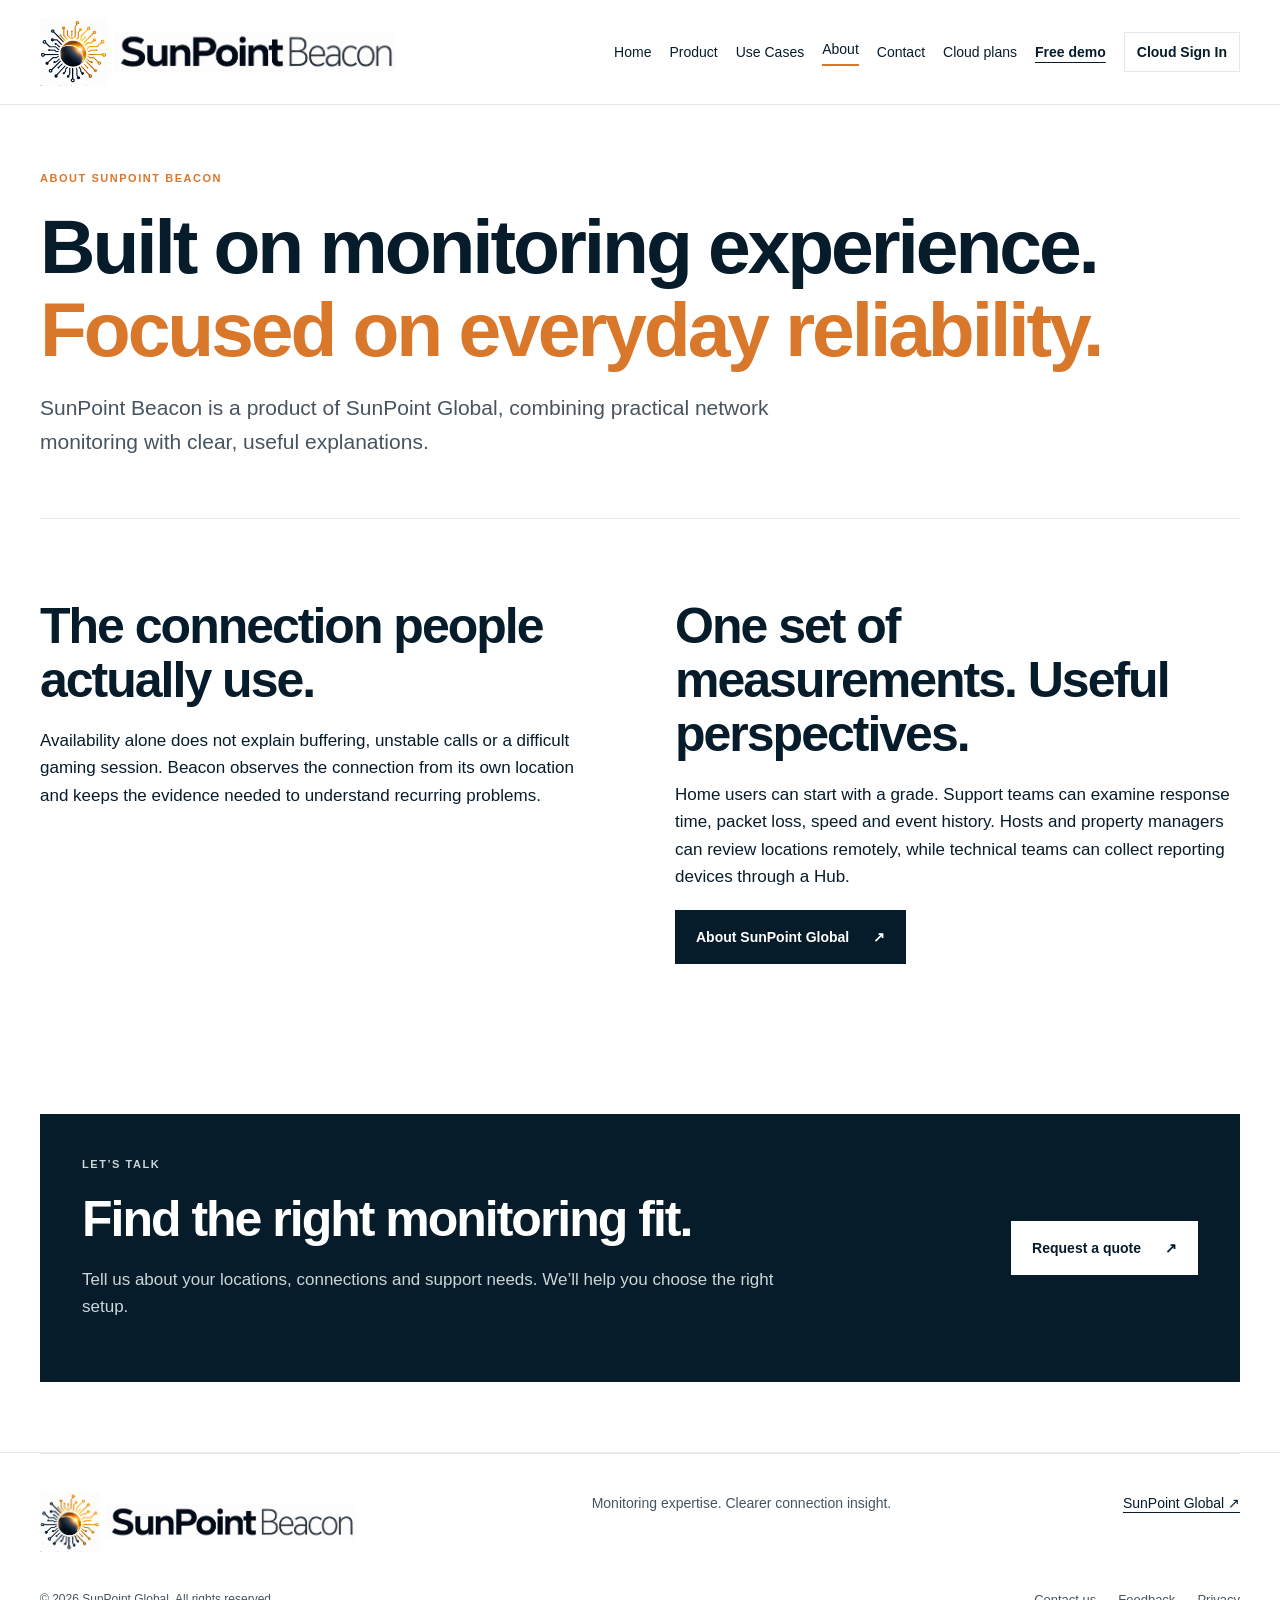
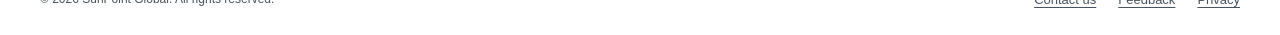
==== about.html @ fbf9f309 "Prominent eclipse branding with matching white palette" ====
<!doctype html><html lang="en"><head><meta charset="utf-8"><meta name="viewport" content="width=device-width,initial-scale=1"><title>About SunPoint Beacon | SunPoint Global</title><meta name="description" content="Practical connection monitoring from SunPoint Global, built on enterprise monitoring and observability experience."><link rel="canonical" href="https://sunpointbeacon.com/about.html"><meta property="og:type" content="website"><meta property="og:title" content="About SunPoint Beacon | SunPoint Global"><meta property="og:description" content="Practical connection monitoring from SunPoint Global, built on enterprise monitoring and observability experience."><meta property="og:url" content="https://sunpointbeacon.com/about.html"><meta name="theme-color" content="#102f3b"><link rel="icon" href="favicon.svg?v=20261029-eclipse" type="image/svg+xml"><link rel="stylesheet" href="styles.css?v=20261024-sales"><link rel="stylesheet" href="brand.css?v=20261029-eclipse3"><script src="site.js" defer></script><script src="analytics-config.js"></script><script src="analytics.js" defer></script></head><body><a class="skip" href="#main">Skip to content</a><header><div class="wrap head"><a class="brand" href="/" aria-label="SunPoint Beacon home" title="SunPoint Beacon home"><svg class="eclipse-lockup" viewBox="0 0 640 120" role="img" aria-label="SunPoint Beacon"><svg x="0" y="0" width="120" height="120" viewBox="140 60 980 920"><image href="assets/eclipse-logo.png" width="1254" height="1254"/></svg><svg x="132" y="25" width="500" height="70" viewBox="70 995 1150 155"><image href="assets/eclipse-logo.png" width="1254" height="1254"/></svg></svg></a><nav aria-label="Main navigation"><a href="/">Home</a><a href="product.html">Product</a><a href="use-cases.html">Use Cases</a><a href="about.html" aria-current="page">About</a><a href="contact.html">Contact</a><a href="pricing.html">Cloud plans</a><a class="demo-nav" href="https://cloud.sunpointbeacon.com/demo">Free demo</a><a class="cloud-signin" href="https://cloud.sunpointbeacon.com/login">Cloud Sign In</a></nav></div></header><main id="main"><section class="wrap page-intro"><p class="eyebrow">About SunPoint Beacon</p><h1>Built on monitoring experience.<br><em>Focused on everyday reliability.</em></h1><p class="lead">SunPoint Beacon is a product of SunPoint Global, combining practical network monitoring with clear, useful explanations.</p></section><section class="section wrap split"><div><h2>The connection people actually use.</h2><p>Availability alone does not explain buffering, unstable calls or a difficult gaming session. Beacon observes the connection from its own location and keeps the evidence needed to understand recurring problems.</p></div><div><h2>One set of measurements. Useful perspectives.</h2><p>Home users can start with a grade. Support teams can examine response time, packet loss, speed and event history. Hosts and property managers can review locations remotely, while technical teams can collect reporting devices through a Hub.</p><a class="button" href="https://sunpointglobal.net/about.html">About SunPoint Global <span aria-hidden="true">↗</span></a></div></section><section class="wrap callout"><div><p class="eyebrow">Let’s talk</p><h2>Find the right monitoring fit.</h2><p>Tell us about your locations, connections and support needs. We’ll help you choose the right setup.</p></div><a class="button" href="contact.html">Request a quote <span aria-hidden="true">↗</span></a></section></main><footer><div class="wrap footer "><a class="brand" href="/" aria-label="SunPoint Beacon home" title="SunPoint Beacon home"><svg class="eclipse-lockup" viewBox="0 0 640 120" role="img" aria-label="SunPoint Beacon"><svg x="0" y="0" width="120" height="120" viewBox="140 60 980 920"><image href="assets/eclipse-logo.png" width="1254" height="1254"/></svg><svg x="132" y="25" width="500" height="70" viewBox="70 995 1150 155"><image href="assets/eclipse-logo.png" width="1254" height="1254"/></svg></svg></a><p>Monitoring expertise. Clearer connection insight.</p><a href="https://sunpointglobal.net/">SunPoint Global ↗</a></div><div class="wrap footer-bottom"><span>© <span data-year>2026</span> SunPoint Global. All rights reserved.</span><nav class="footer-links" aria-label="Footer navigation"><a href="contact.html">Contact us</a><a href="feedback.html">Feedback</a><a href="privacy.html">Privacy</a></nav></div></footer></body></html>
---- styles.css ----
:root{--ink:#102f3b;--paper:#fbfbf8;--soft:#eef3ef;--line:#d7dfdc;--green:#178148;--lime:#74a91d;--amber:#d19a16;--orange:#d86620;--red:#c9352b;--muted:#5d6a70;--accent:#d9772b}*{box-sizing:border-box}html{scroll-behavior:smooth}body{margin:0;background:var(--paper);color:var(--ink);font-family:Arial,Helvetica,sans-serif;font-size:17px;line-height:1.6}a{color:inherit;text-underline-offset:4px}a:hover{color:var(--accent)}h1,h2,h3,p{margin:0 0 20px}h1,h2,h3{line-height:1.08;letter-spacing:-.04em}h1{font-size:clamp(44px,6vw,82px);font-weight:600}h2{font-size:clamp(30px,4vw,50px);font-weight:600}h3{font-size:25px}.wrap{width:min(1200px,calc(100% - 64px));margin:auto}.eyebrow{font-size:11px;letter-spacing:.14em;text-transform:uppercase;font-weight:800;color:var(--accent);margin-bottom:18px}.small{font-size:13px;color:var(--muted)}.lead{font-size:21px;color:var(--muted);max-width:760px}.skip{position:absolute;top:-100px;left:10px;background:#fff;padding:10px;z-index:10}.skip:focus{top:10px}header{border-bottom:1px solid var(--line);background:rgba(251,251,248,.96);position:sticky;top:0;z-index:5}.head{display:flex;align-items:center;justify-content:space-between;gap:30px;padding:18px 0}.brand{display:flex;align-items:center;gap:12px;text-decoration:none;font-weight:800;letter-spacing:.03em}.mark{display:grid;place-items:center;width:38px;height:38px;border-radius:50%;background:var(--ink);color:#fff;font-size:19px}.brand small{display:block;font-size:10px;letter-spacing:.16em;color:var(--muted);margin-top:2px}nav{display:flex;gap:22px;align-items:center;flex-wrap:wrap}nav a{text-decoration:none;font-size:14px}nav a[aria-current]{border-bottom:2px solid var(--accent);padding-bottom:4px}.hero{display:grid;grid-template-columns:1.25fr .75fr;gap:60px;align-items:center;padding:90px 0 70px}.hero em{font-style:normal;color:var(--accent)}.actions{display:flex;gap:12px;flex-wrap:wrap;margin-top:30px}.button{display:inline-flex;gap:24px;align-items:center;justify-content:space-between;padding:15px 20px;background:var(--ink);color:#fff;text-decoration:none;font-weight:800;font-size:14px;border:1px solid var(--ink)}.button:hover{background:var(--accent);border-color:var(--accent);color:#fff}.button.secondary{background:transparent;color:var(--ink)}.status-card{background:var(--ink);color:#fff;padding:28px;border-radius:18px;box-shadow:16px 16px 0 #e5e9e3}.status-card .label{font-size:10px;letter-spacing:.14em;text-transform:uppercase;color:#c6d4d5}.grade{display:grid;place-items:center;width:160px;height:160px;border-radius:22px;background:var(--green);font-size:100px;font-weight:800;line-height:1;margin:24px 0 14px}.score-link{font-size:22px;font-weight:800}.status-card p{color:#d5e0e1}.mini-grid{display:grid;grid-template-columns:1fr 1fr;gap:10px;margin-top:20px}.mini{border:1px solid #526970;border-radius:10px;padding:12px}.mini b{display:block;margin-top:4px}.band{background:var(--soft);border-top:1px solid var(--line);border-bottom:1px solid var(--line)}.band .wrap{display:flex;gap:30px;justify-content:space-between;padding:20px 0;font-size:13px}.section{padding:80px 0}.split{display:grid;grid-template-columns:1fr 1fr;gap:70px}.grid3{display:grid;grid-template-columns:repeat(3,1fr);gap:24px}.card{border:1px solid var(--line);padding:28px;background:#fff}.card .num{font-size:11px;font-weight:800;color:var(--accent);letter-spacing:.12em}.card h3{margin-top:18px}.lens-grid{display:grid;grid-template-columns:repeat(3,1fr);gap:18px}.lens{background:#fff;border:1px solid var(--line);padding:24px}.lens strong{display:block;font-size:20px;margin-bottom:8px}.soft{background:var(--soft)}.grade-scale{display:grid;grid-template-columns:repeat(5,1fr);gap:8px;margin-top:28px}.g{color:#fff;padding:18px;border-radius:10px;text-align:center;font-weight:800}.ga{background:var(--green)}.gb{background:var(--lime)}.gc{background:var(--amber)}.gd{background:var(--orange)}.gf{background:var(--red)}.callout{display:flex;justify-content:space-between;align-items:center;gap:35px;background:var(--ink);color:#fff;padding:42px;margin:70px auto}.callout p{color:#cad6d8;max-width:700px}.callout .button{background:#fff;color:var(--ink);border-color:#fff}.callout .button:hover{background:var(--accent);color:#fff;border-color:var(--accent)}footer{background:var(--ink);color:#fff;margin-top:60px}.footer{display:flex;justify-content:space-between;gap:30px;padding:38px 0}.footer p{color:#c7d3d5;font-size:14px}.footer a{font-size:14px}.notice{border-left:4px solid var(--accent);padding:16px 18px;background:#fff;border-top:1px solid var(--line);border-right:1px solid var(--line);border-bottom:1px solid var(--line);color:var(--muted)}.use-list article{display:grid;grid-template-columns:52px 1fr 1.2fr;gap:28px;padding:32px 0;border-top:1px solid var(--line)}.use-list .n{font-size:12px;color:var(--accent);font-weight:800}.timeline{display:grid;gap:10px;margin-top:24px}.event{display:grid;grid-template-columns:110px 1fr auto;gap:14px;background:#fff;border:1px solid var(--line);padding:14px 16px}.event .sev{font-size:11px;font-weight:800;text-transform:uppercase}.sev.warn{color:#9a6500}.sev.good{color:var(--green)}.metric-table{width:100%;border-collapse:collapse;background:#fff}.metric-table th,.metric-table td{padding:12px;border-bottom:1px solid var(--line);text-align:left}.metric-table th{font-size:12px;text-transform:uppercase;letter-spacing:.08em;color:var(--muted)}@media(max-width:850px){.wrap{width:calc(100% - 36px)}.head{align-items:flex-start;flex-direction:column}.hero,.split{grid-template-columns:1fr;gap:35px;padding:55px 0}.grid3,.lens-grid{grid-template-columns:1fr}.status-card{max-width:520px}.band .wrap,.footer{flex-direction:column}.grade-scale{grid-template-columns:1fr}.use-list article{grid-template-columns:35px 1fr}.use-list article>div:last-child{grid-column:2}.callout{align-items:flex-start;flex-direction:column}.event{grid-template-columns:1fr}.mini-grid{grid-template-columns:1fr}}


/* Shared customer-facing refinements */
em{font-style:normal;color:var(--accent,var(--orange))}
nav{flex-wrap:wrap;gap:18px}.cloud-signin{font-weight:700;border:1px solid var(--line);padding:8px 12px;white-space:nowrap}.mark{font-size:12px;width:42px;height:42px;flex-shrink:0}.page-intro{padding:65px 0 40px;border-bottom:1px solid var(--line)}.example-note{font-size:11px!important;margin:16px 0 0!important;color:#cad6d8!important}.direct-email{margin-top:24px;overflow-wrap:anywhere}.footer-bottom{display:flex;justify-content:space-between;gap:18px;flex-wrap:wrap;font-size:12px;padding-bottom:24px}.footer .brand{color:#fff}.footer small{color:#cad6d8}nav a:focus-visible,.button:focus-visible{outline:3px solid #d9772b;outline-offset:4px}article[id]{scroll-margin-top:150px}
@media(max-width:650px){h1{font-size:clamp(34px,9vw,42px)}nav{gap:10px 16px}nav a{font-size:13px}.grade{width:126px;height:126px;font-size:82px}.mini-grid{grid-template-columns:1fr 1fr}.hero{padding-top:40px}.page-intro{padding-top:42px}.section{padding-top:48px;padding-bottom:48px}.callout{padding:26px;margin:40px auto}.header-inner{align-items:flex-start;flex-direction:column}.wrap{width:calc(100% - 36px)}.use-list article{grid-template-columns:30px 1fr;gap:15px}.use-list article>div:last-child{grid-column:2}.use-list h2{font-size:28px}.contact-grid{grid-template-columns:1fr}.footer,.footer-top{flex-direction:column;align-items:flex-start}.business-grid{grid-template-columns:1fr}.business{padding:26px}.monogram{margin-bottom:24px}}

/* Cloud pricing */
.plan-grid{display:grid;grid-template-columns:repeat(4,minmax(0,1fr));gap:20px}.plan-card{display:flex;flex-direction:column;min-width:0}.plan-card .button{margin-top:auto}.plan-price{font-size:32px;font-weight:700}.plan-price small{font-size:14px;font-weight:400}.plan-card p{overflow-wrap:anywhere}@media(max-width:1100px){.plan-grid{grid-template-columns:repeat(2,minmax(0,1fr))}}@media(max-width:650px){.plan-grid{grid-template-columns:1fr}.plan-card{padding:24px}}
.plan-card h2{font-size:24px;line-height:1.2;margin:0 0 18px}.plan-card .plan-price{font-size:32px;line-height:1.3}.plan-card .plan-price small{font-size:13px}

/* Demo discovery */
.demo-nav{font-weight:700!important;text-decoration:underline;text-underline-offset:5px}.demo-note{font-size:14px;color:var(--muted,#536a73);margin-top:14px}nav{flex-wrap:wrap}

.analytics-consent{position:fixed;bottom:16px;left:16px;right:16px;max-width:640px;z-index:1000;padding:18px;border:1px solid #9badb3;border-radius:12px;background:var(--surface,#fff);color:var(--ink,#12313c);box-shadow:0 4px 24px #0003;font:15px/1.5 Arial}.analytics-consent p{margin:0 0 12px}.analytics-consent button{margin:4px 3px;padding:9px 12px}.analytics-consent[hidden]{display:none!important}

/* Public contact navigation */
.footer-bottom .footer-links{display:flex;flex-wrap:wrap;gap:12px 22px;margin:0;padding:0}.footer-bottom .footer-links a{padding:0;font-size:13px;color:inherit;text-decoration:underline;text-underline-offset:3px}
---- brand.css ----
.brand{font-family:Arial,Helvetica,sans-serif;font-size:21px;font-weight:700;letter-spacing:0;line-height:1.3;gap:12px}.brand small{display:block;font-family:Arial,Helvetica,sans-serif;font-size:10px;font-weight:400;letter-spacing:2px;line-height:1.5;margin-top:3px}.brand .mark,.brand .brand-mark{display:grid;place-items:center;width:48px;height:48px;flex:0 0 auto;border-radius:50%;background:#12313c;color:#fff;font:400 24px/1 Georgia,serif;letter-spacing:-1px}.footer .brand .mark,.footer .brand .brand-mark{background:#fff;color:#12313c}.footer .brand{font-size:21px}@media(max-width:720px){.brand,.footer .brand{font-size:17px}.brand small{font-size:8px}.brand .mark,.brand .brand-mark{width:40px;height:40px;font-size:20px}}

.brand .mark,.brand .brand-mark{font-weight:400;letter-spacing:-1px}.grade{line-height:1}

.status-card .grade{font-size:132px}@media(max-width:720px){.status-card .grade{font-size:104px}}

/* Eclipse identity: exact supplied artwork and matching Beacon wordmark. */
.brand{display:inline-flex;flex:0 0 auto;max-width:100%;line-height:1}.eclipse-lockup{display:block;width:280px;height:auto;max-width:100%;background:#fff;border-radius:6px;padding:4px}.footer .eclipse-lockup{width:280px}.eclipse-feature{width:100%;height:auto;background:#fff;border-radius:16px;overflow:hidden}.eclipse-feature img{display:block;width:100%;height:auto}.header-inner{gap:24px}.header-inner nav{min-width:0}@media(max-width:720px){.eclipse-lockup,.footer .eclipse-lockup{width:250px}.header-inner{align-items:flex-start}}

/* Unified eclipse palette and prominent brand banner. */
:root{--paper:#fff;--ink:#071c2b;--muted:#47545f;--orange:#9b5600;--soft:#fff8eb;--line:#e6e8eb}header,body{background:#fff}.header-inner{padding:24px 0;gap:32px;flex-wrap:wrap}.eclipse-lockup{width:360px;padding:0;border-radius:0;background:#fff}.footer .eclipse-lockup{width:320px}.footer,footer{background:#fff;color:var(--ink);border-top:1px solid var(--line)}.footer p,.footer-top p,.footer-bottom,footer p{color:var(--muted)}.footer-bottom{border-color:var(--line)}.founder{background:var(--soft)}@media(max-width:720px){.eclipse-lockup{width:310px;max-width:100%}.footer .eclipse-lockup{width:290px;max-width:100%}.header-inner{padding:20px 0;gap:20px}}
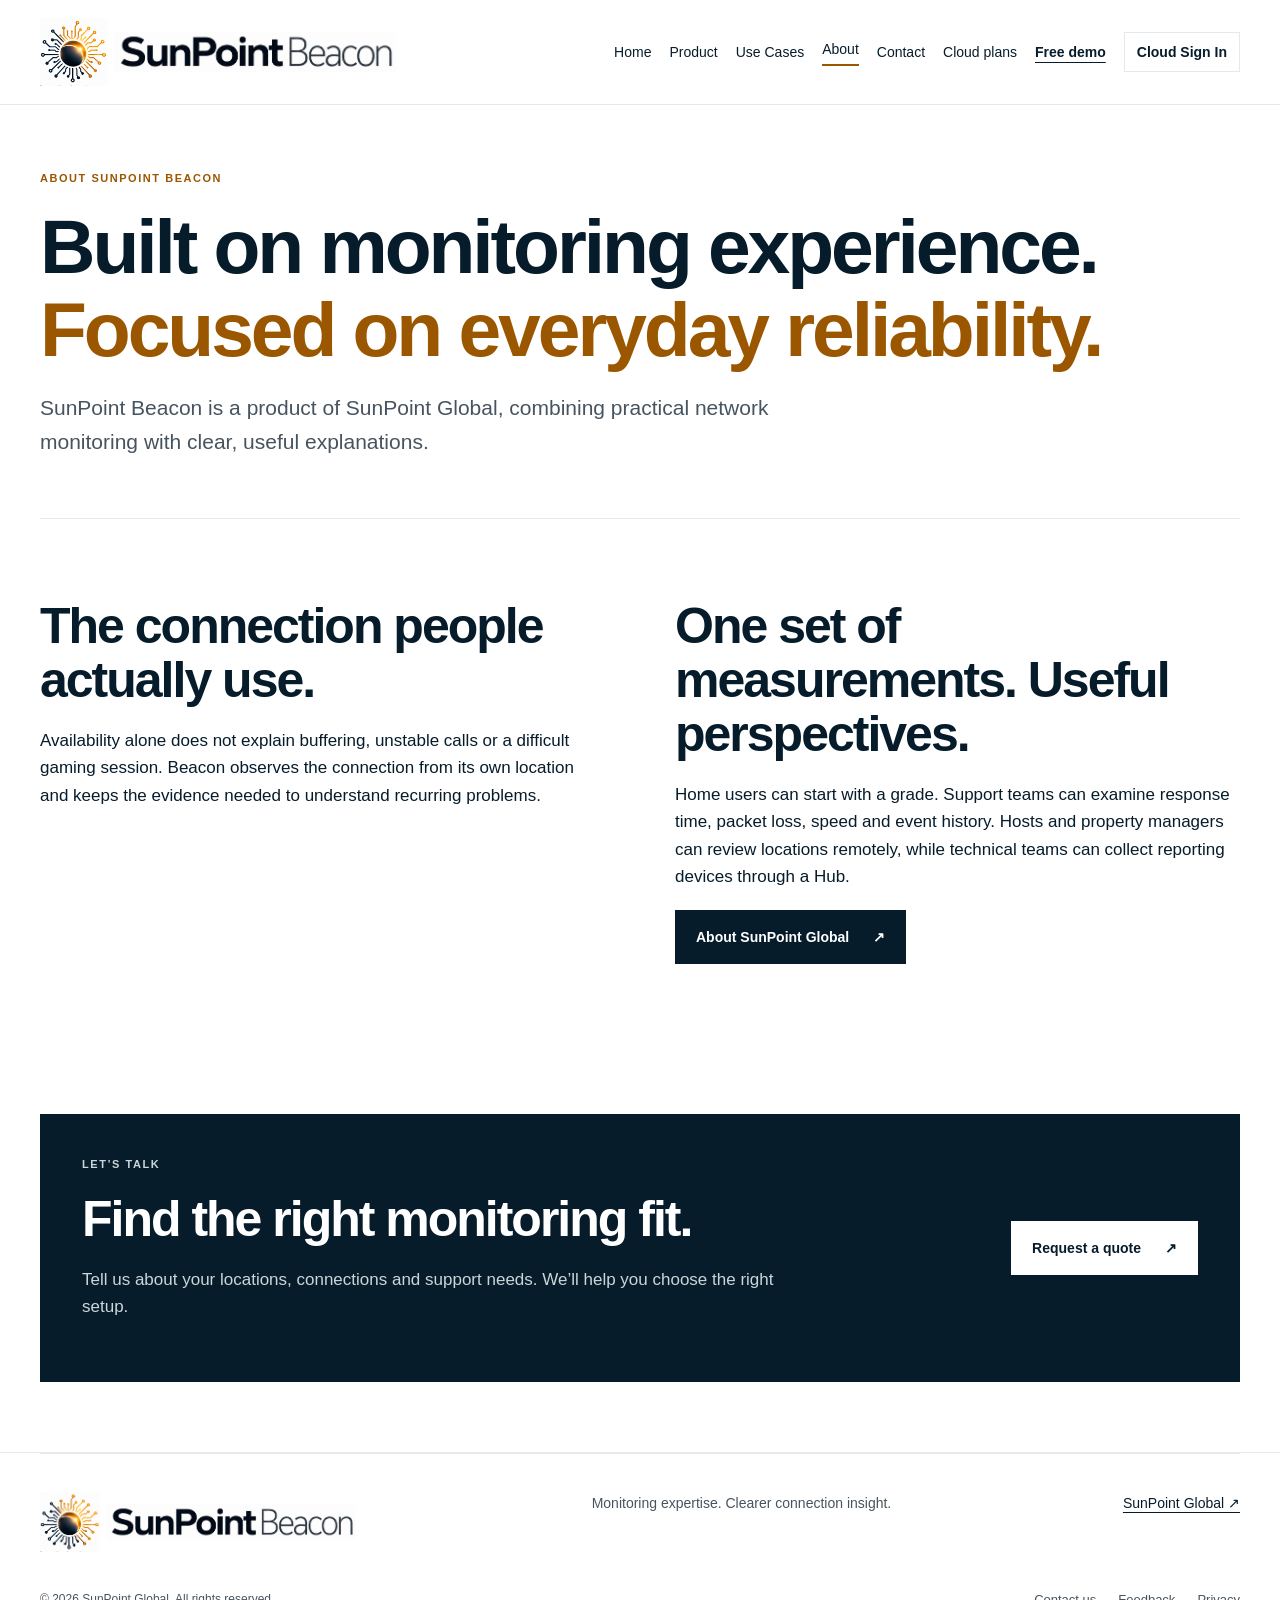
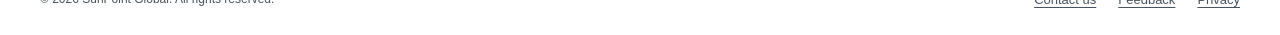
==== commit b6ab938a: "Match gold accent and responsive banner spacing" ====
--- a/about.html
+++ b/about.html
@@ -1 +1 @@
-<!doctype html><html lang="en"><head><meta charset="utf-8"><meta name="viewport" content="width=device-width,initial-scale=1"><title>About SunPoint Beacon | SunPoint Global</title><meta name="description" content="Practical connection monitoring from SunPoint Global, built on enterprise monitoring and observability experience."><link rel="canonical" href="https://sunpointbeacon.com/about.html"><meta property="og:type" content="website"><meta property="og:title" content="About SunPoint Beacon | SunPoint Global"><meta property="og:description" content="Practical connection monitoring from SunPoint Global, built on enterprise monitoring and observability experience."><meta property="og:url" content="https://sunpointbeacon.com/about.html"><meta name="theme-color" content="#102f3b"><link rel="icon" href="favicon.svg?v=20261029-eclipse" type="image/svg+xml"><link rel="stylesheet" href="styles.css?v=20261024-sales"><link rel="stylesheet" href="brand.css?v=20261029-eclipse3"><script src="site.js" defer></script><script src="analytics-config.js"></script><script src="analytics.js" defer></script></head><body><a class="skip" href="#main">Skip to content</a><header><div class="wrap head"><a class="brand" href="/" aria-label="SunPoint Beacon home" title="SunPoint Beacon home"><svg class="eclipse-lockup" viewBox="0 0 640 120" role="img" aria-label="SunPoint Beacon"><svg x="0" y="0" width="120" height="120" viewBox="140 60 980 920"><image href="assets/eclipse-logo.png" width="1254" height="1254"/></svg><svg x="132" y="25" width="500" height="70" viewBox="70 995 1150 155"><image href="assets/eclipse-logo.png" width="1254" height="1254"/></svg></svg></a><nav aria-label="Main navigation"><a href="/">Home</a><a href="product.html">Product</a><a href="use-cases.html">Use Cases</a><a href="about.html" aria-current="page">About</a><a href="contact.html">Contact</a><a href="pricing.html">Cloud plans</a><a class="demo-nav" href="https://cloud.sunpointbeacon.com/demo">Free demo</a><a class="cloud-signin" href="https://cloud.sunpointbeacon.com/login">Cloud Sign In</a></nav></div></header><main id="main"><section class="wrap page-intro"><p class="eyebrow">About SunPoint Beacon</p><h1>Built on monitoring experience.<br><em>Focused on everyday reliability.</em></h1><p class="lead">SunPoint Beacon is a product of SunPoint Global, combining practical network monitoring with clear, useful explanations.</p></section><section class="section wrap split"><div><h2>The connection people actually use.</h2><p>Availability alone does not explain buffering, unstable calls or a difficult gaming session. Beacon observes the connection from its own location and keeps the evidence needed to understand recurring problems.</p></div><div><h2>One set of measurements. Useful perspectives.</h2><p>Home users can start with a grade. Support teams can examine response time, packet loss, speed and event history. Hosts and property managers can review locations remotely, while technical teams can collect reporting devices through a Hub.</p><a class="button" href="https://sunpointglobal.net/about.html">About SunPoint Global <span aria-hidden="true">↗</span></a></div></section><section class="wrap callout"><div><p class="eyebrow">Let’s talk</p><h2>Find the right monitoring fit.</h2><p>Tell us about your locations, connections and support needs. We’ll help you choose the right setup.</p></div><a class="button" href="contact.html">Request a quote <span aria-hidden="true">↗</span></a></section></main><footer><div class="wrap footer "><a class="brand" href="/" aria-label="SunPoint Beacon home" title="SunPoint Beacon home"><svg class="eclipse-lockup" viewBox="0 0 640 120" role="img" aria-label="SunPoint Beacon"><svg x="0" y="0" width="120" height="120" viewBox="140 60 980 920"><image href="assets/eclipse-logo.png" width="1254" height="1254"/></svg><svg x="132" y="25" width="500" height="70" viewBox="70 995 1150 155"><image href="assets/eclipse-logo.png" width="1254" height="1254"/></svg></svg></a><p>Monitoring expertise. Clearer connection insight.</p><a href="https://sunpointglobal.net/">SunPoint Global ↗</a></div><div class="wrap footer-bottom"><span>© <span data-year>2026</span> SunPoint Global. All rights reserved.</span><nav class="footer-links" aria-label="Footer navigation"><a href="contact.html">Contact us</a><a href="feedback.html">Feedback</a><a href="privacy.html">Privacy</a></nav></div></footer></body></html>
+<!doctype html><html lang="en"><head><meta charset="utf-8"><meta name="viewport" content="width=device-width,initial-scale=1"><title>About SunPoint Beacon | SunPoint Global</title><meta name="description" content="Practical connection monitoring from SunPoint Global, built on enterprise monitoring and observability experience."><link rel="canonical" href="https://sunpointbeacon.com/about.html"><meta property="og:type" content="website"><meta property="og:title" content="About SunPoint Beacon | SunPoint Global"><meta property="og:description" content="Practical connection monitoring from SunPoint Global, built on enterprise monitoring and observability experience."><meta property="og:url" content="https://sunpointbeacon.com/about.html"><meta name="theme-color" content="#102f3b"><link rel="icon" href="favicon.svg?v=20261029-eclipse" type="image/svg+xml"><link rel="stylesheet" href="styles.css?v=20261024-sales"><link rel="stylesheet" href="brand.css?v=20261029-eclipse4"><script src="site.js" defer></script><script src="analytics-config.js"></script><script src="analytics.js" defer></script></head><body><a class="skip" href="#main">Skip to content</a><header><div class="wrap head"><a class="brand" href="/" aria-label="SunPoint Beacon home" title="SunPoint Beacon home"><svg class="eclipse-lockup" viewBox="0 0 640 120" role="img" aria-label="SunPoint Beacon"><svg x="0" y="0" width="120" height="120" viewBox="140 60 980 920"><image href="assets/eclipse-logo.png" width="1254" height="1254"/></svg><svg x="132" y="25" width="500" height="70" viewBox="70 995 1150 155"><image href="assets/eclipse-logo.png" width="1254" height="1254"/></svg></svg></a><nav aria-label="Main navigation"><a href="/">Home</a><a href="product.html">Product</a><a href="use-cases.html">Use Cases</a><a href="about.html" aria-current="page">About</a><a href="contact.html">Contact</a><a href="pricing.html">Cloud plans</a><a class="demo-nav" href="https://cloud.sunpointbeacon.com/demo">Free demo</a><a class="cloud-signin" href="https://cloud.sunpointbeacon.com/login">Cloud Sign In</a></nav></div></header><main id="main"><section class="wrap page-intro"><p class="eyebrow">About SunPoint Beacon</p><h1>Built on monitoring experience.<br><em>Focused on everyday reliability.</em></h1><p class="lead">SunPoint Beacon is a product of SunPoint Global, combining practical network monitoring with clear, useful explanations.</p></section><section class="section wrap split"><div><h2>The connection people actually use.</h2><p>Availability alone does not explain buffering, unstable calls or a difficult gaming session. Beacon observes the connection from its own location and keeps the evidence needed to understand recurring problems.</p></div><div><h2>One set of measurements. Useful perspectives.</h2><p>Home users can start with a grade. Support teams can examine response time, packet loss, speed and event history. Hosts and property managers can review locations remotely, while technical teams can collect reporting devices through a Hub.</p><a class="button" href="https://sunpointglobal.net/about.html">About SunPoint Global <span aria-hidden="true">↗</span></a></div></section><section class="wrap callout"><div><p class="eyebrow">Let’s talk</p><h2>Find the right monitoring fit.</h2><p>Tell us about your locations, connections and support needs. We’ll help you choose the right setup.</p></div><a class="button" href="contact.html">Request a quote <span aria-hidden="true">↗</span></a></section></main><footer><div class="wrap footer "><a class="brand" href="/" aria-label="SunPoint Beacon home" title="SunPoint Beacon home"><svg class="eclipse-lockup" viewBox="0 0 640 120" role="img" aria-label="SunPoint Beacon"><svg x="0" y="0" width="120" height="120" viewBox="140 60 980 920"><image href="assets/eclipse-logo.png" width="1254" height="1254"/></svg><svg x="132" y="25" width="500" height="70" viewBox="70 995 1150 155"><image href="assets/eclipse-logo.png" width="1254" height="1254"/></svg></svg></a><p>Monitoring expertise. Clearer connection insight.</p><a href="https://sunpointglobal.net/">SunPoint Global ↗</a></div><div class="wrap footer-bottom"><span>© <span data-year>2026</span> SunPoint Global. All rights reserved.</span><nav class="footer-links" aria-label="Footer navigation"><a href="contact.html">Contact us</a><a href="feedback.html">Feedback</a><a href="privacy.html">Privacy</a></nav></div></footer></body></html>
--- a/brand.css
+++ b/brand.css
@@ -9,3 +9,5 @@
 
 /* Unified eclipse palette and prominent brand banner. */
 :root{--paper:#fff;--ink:#071c2b;--muted:#47545f;--orange:#9b5600;--soft:#fff8eb;--line:#e6e8eb}header,body{background:#fff}.header-inner{padding:24px 0;gap:32px;flex-wrap:wrap}.eclipse-lockup{width:360px;padding:0;border-radius:0;background:#fff}.footer .eclipse-lockup{width:320px}.footer,footer{background:#fff;color:var(--ink);border-top:1px solid var(--line)}.footer p,.footer-top p,.footer-bottom,footer p{color:var(--muted)}.footer-bottom{border-color:var(--line)}.founder{background:var(--soft)}@media(max-width:720px){.eclipse-lockup{width:310px;max-width:100%}.footer .eclipse-lockup{width:290px;max-width:100%}.header-inner{padding:20px 0;gap:20px}}
+
+:root{--accent:#9b5600}.head{flex-wrap:wrap;gap:26px}.eclipse-feature{background:transparent;border-radius:0}.founder{background:#fff;border:1px solid var(--line)}
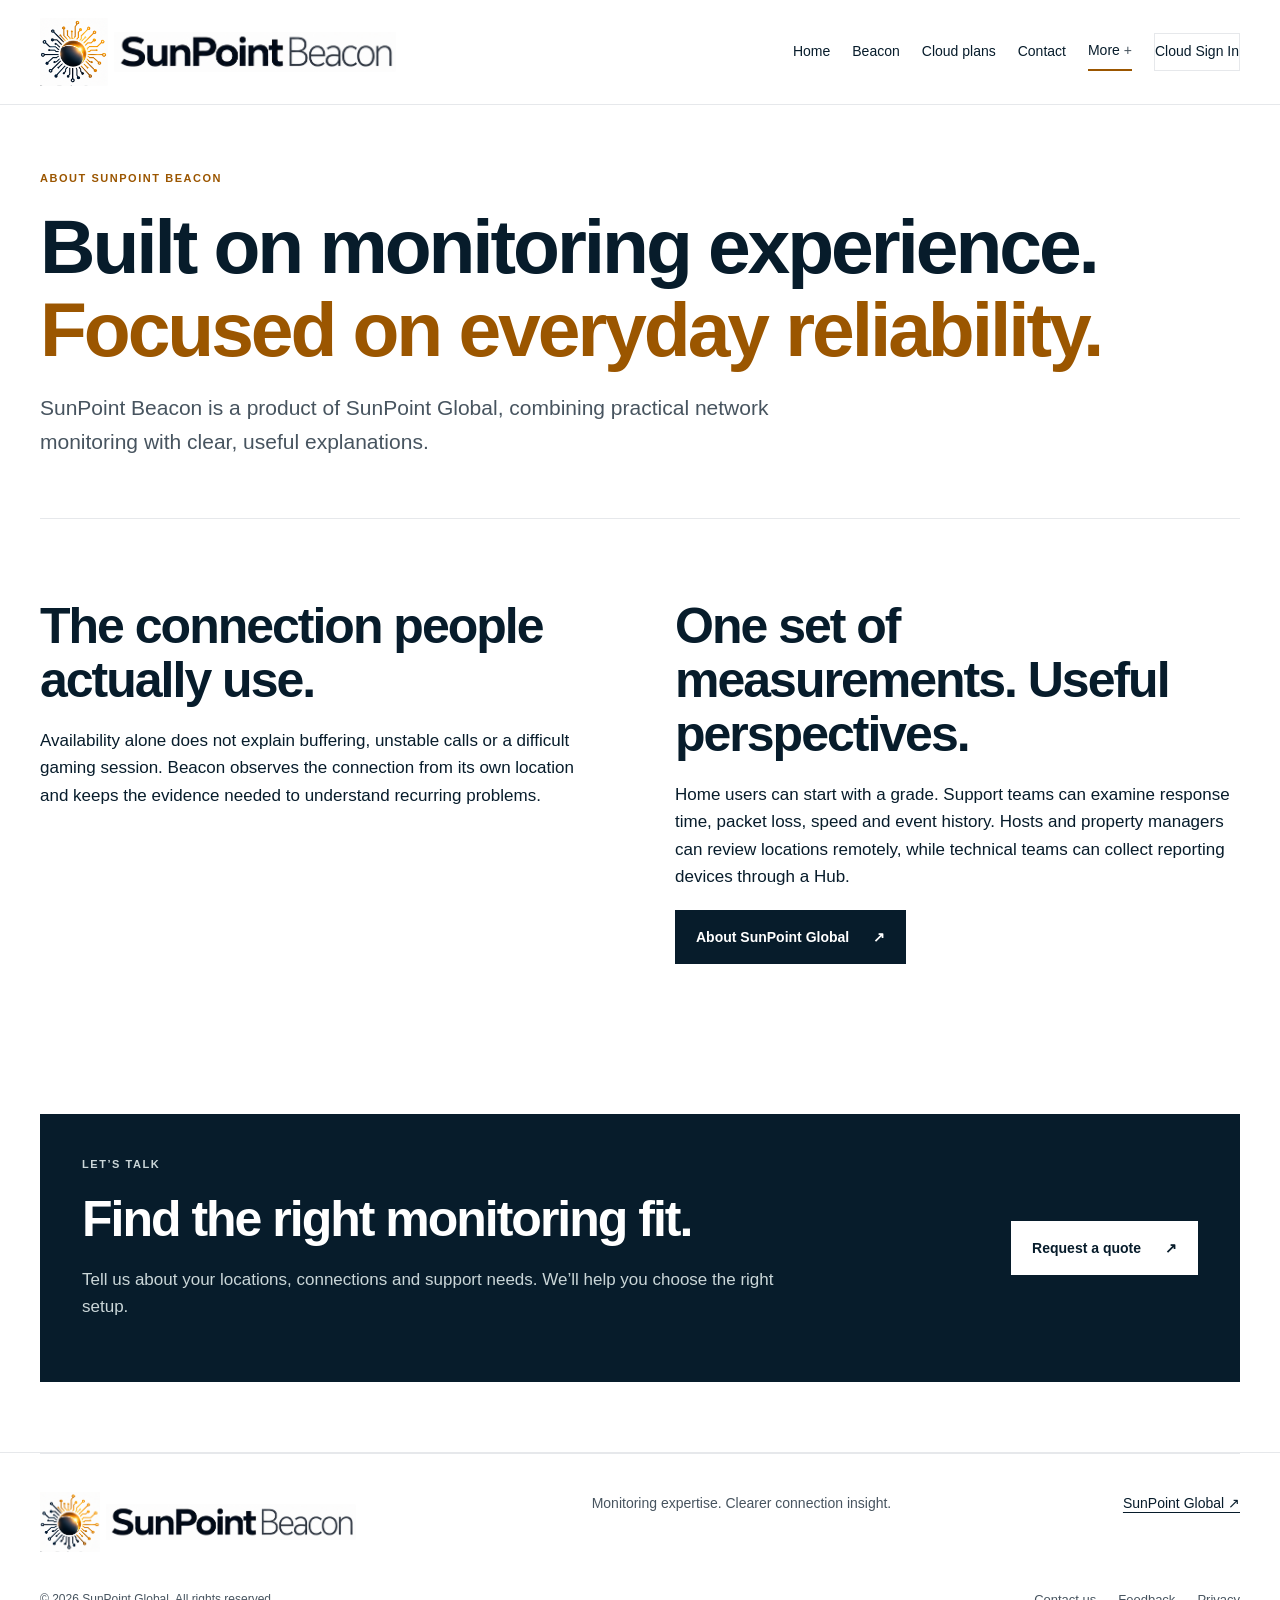
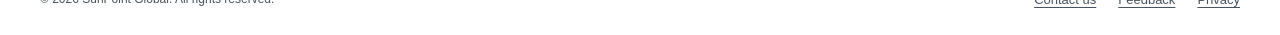
==== commit 707d2218: "Match Global home layout and standardize public navigation" ====
--- a/about.html
+++ b/about.html
@@ -1 +1 @@
-<!doctype html><html lang="en"><head><meta charset="utf-8"><meta name="viewport" content="width=device-width,initial-scale=1"><title>About SunPoint Beacon | SunPoint Global</title><meta name="description" content="Practical connection monitoring from SunPoint Global, built on enterprise monitoring and observability experience."><link rel="canonical" href="https://sunpointbeacon.com/about.html"><meta property="og:type" content="website"><meta property="og:title" content="About SunPoint Beacon | SunPoint Global"><meta property="og:description" content="Practical connection monitoring from SunPoint Global, built on enterprise monitoring and observability experience."><meta property="og:url" content="https://sunpointbeacon.com/about.html"><meta name="theme-color" content="#102f3b"><link rel="icon" href="favicon.svg?v=20261029-eclipse" type="image/svg+xml"><link rel="stylesheet" href="styles.css?v=20261024-sales"><link rel="stylesheet" href="brand.css?v=20261029-eclipse4"><script src="site.js" defer></script><script src="analytics-config.js"></script><script src="analytics.js" defer></script></head><body><a class="skip" href="#main">Skip to content</a><header><div class="wrap head"><a class="brand" href="/" aria-label="SunPoint Beacon home" title="SunPoint Beacon home"><svg class="eclipse-lockup" viewBox="0 0 640 120" role="img" aria-label="SunPoint Beacon"><svg x="0" y="0" width="120" height="120" viewBox="140 60 980 920"><image href="assets/eclipse-logo.png" width="1254" height="1254"/></svg><svg x="132" y="25" width="500" height="70" viewBox="70 995 1150 155"><image href="assets/eclipse-logo.png" width="1254" height="1254"/></svg></svg></a><nav aria-label="Main navigation"><a href="/">Home</a><a href="product.html">Product</a><a href="use-cases.html">Use Cases</a><a href="about.html" aria-current="page">About</a><a href="contact.html">Contact</a><a href="pricing.html">Cloud plans</a><a class="demo-nav" href="https://cloud.sunpointbeacon.com/demo">Free demo</a><a class="cloud-signin" href="https://cloud.sunpointbeacon.com/login">Cloud Sign In</a></nav></div></header><main id="main"><section class="wrap page-intro"><p class="eyebrow">About SunPoint Beacon</p><h1>Built on monitoring experience.<br><em>Focused on everyday reliability.</em></h1><p class="lead">SunPoint Beacon is a product of SunPoint Global, combining practical network monitoring with clear, useful explanations.</p></section><section class="section wrap split"><div><h2>The connection people actually use.</h2><p>Availability alone does not explain buffering, unstable calls or a difficult gaming session. Beacon observes the connection from its own location and keeps the evidence needed to understand recurring problems.</p></div><div><h2>One set of measurements. Useful perspectives.</h2><p>Home users can start with a grade. Support teams can examine response time, packet loss, speed and event history. Hosts and property managers can review locations remotely, while technical teams can collect reporting devices through a Hub.</p><a class="button" href="https://sunpointglobal.net/about.html">About SunPoint Global <span aria-hidden="true">↗</span></a></div></section><section class="wrap callout"><div><p class="eyebrow">Let’s talk</p><h2>Find the right monitoring fit.</h2><p>Tell us about your locations, connections and support needs. We’ll help you choose the right setup.</p></div><a class="button" href="contact.html">Request a quote <span aria-hidden="true">↗</span></a></section></main><footer><div class="wrap footer "><a class="brand" href="/" aria-label="SunPoint Beacon home" title="SunPoint Beacon home"><svg class="eclipse-lockup" viewBox="0 0 640 120" role="img" aria-label="SunPoint Beacon"><svg x="0" y="0" width="120" height="120" viewBox="140 60 980 920"><image href="assets/eclipse-logo.png" width="1254" height="1254"/></svg><svg x="132" y="25" width="500" height="70" viewBox="70 995 1150 155"><image href="assets/eclipse-logo.png" width="1254" height="1254"/></svg></svg></a><p>Monitoring expertise. Clearer connection insight.</p><a href="https://sunpointglobal.net/">SunPoint Global ↗</a></div><div class="wrap footer-bottom"><span>© <span data-year>2026</span> SunPoint Global. All rights reserved.</span><nav class="footer-links" aria-label="Footer navigation"><a href="contact.html">Contact us</a><a href="feedback.html">Feedback</a><a href="privacy.html">Privacy</a></nav></div></footer></body></html>
+<!doctype html><html lang="en"><head><meta charset="utf-8"><meta name="viewport" content="width=device-width,initial-scale=1"><title>About SunPoint Beacon | SunPoint Global</title><meta name="description" content="Practical connection monitoring from SunPoint Global, built on enterprise monitoring and observability experience."><link rel="canonical" href="https://sunpointbeacon.com/about.html"><meta property="og:type" content="website"><meta property="og:title" content="About SunPoint Beacon | SunPoint Global"><meta property="og:description" content="Practical connection monitoring from SunPoint Global, built on enterprise monitoring and observability experience."><meta property="og:url" content="https://sunpointbeacon.com/about.html"><meta name="theme-color" content="#102f3b"><link rel="icon" href="favicon.svg?v=20261029-eclipse" type="image/svg+xml"><link rel="stylesheet" href="styles.css?v=20261024-sales"><link rel="stylesheet" href="brand.css?v=20261030-navigation1"><script src="site.js?v=20261030-navigation1" defer></script><script src="analytics-config.js"></script><script src="analytics.js" defer></script></head><body><a class="skip" href="#main">Skip to content</a><header><div class="wrap head"><a class="brand" href="/" aria-label="SunPoint Beacon home" title="SunPoint Beacon home"><svg class="eclipse-lockup" viewBox="0 0 640 120" role="img" aria-label="SunPoint Beacon"><svg x="0" y="0" width="120" height="120" viewBox="140 60 980 920"><image href="assets/eclipse-logo.png" width="1254" height="1254"/></svg><svg x="132" y="25" width="500" height="70" viewBox="70 995 1150 155"><image href="assets/eclipse-logo.png" width="1254" height="1254"/></svg></svg></a><nav class="site-navigation" aria-label="Main navigation"><a href="/">Home</a><a href="product.html">Beacon</a><a href="pricing.html">Cloud plans</a><a href="contact.html">Contact</a><details class="site-more" data-current="true"><summary>More</summary><div class="site-more-links"><a href="https://sunpointglobal.net/consulting.html">Consulting</a><a href="use-cases.html">Use cases</a><a href="about.html" aria-current="page">About</a><a href="https://cloud.sunpointbeacon.com/demo">Live demo</a><a href="feedback.html">Feedback</a></div></details><a href="https://cloud.sunpointbeacon.com/login" class="cloud-signin">Cloud Sign In</a></nav></div></header><main id="main"><section class="wrap page-intro"><p class="eyebrow">About SunPoint Beacon</p><h1>Built on monitoring experience.<br><em>Focused on everyday reliability.</em></h1><p class="lead">SunPoint Beacon is a product of SunPoint Global, combining practical network monitoring with clear, useful explanations.</p></section><section class="section wrap split"><div><h2>The connection people actually use.</h2><p>Availability alone does not explain buffering, unstable calls or a difficult gaming session. Beacon observes the connection from its own location and keeps the evidence needed to understand recurring problems.</p></div><div><h2>One set of measurements. Useful perspectives.</h2><p>Home users can start with a grade. Support teams can examine response time, packet loss, speed and event history. Hosts and property managers can review locations remotely, while technical teams can collect reporting devices through a Hub.</p><a class="button" href="https://sunpointglobal.net/about.html">About SunPoint Global <span aria-hidden="true">↗</span></a></div></section><section class="wrap callout"><div><p class="eyebrow">Let’s talk</p><h2>Find the right monitoring fit.</h2><p>Tell us about your locations, connections and support needs. We’ll help you choose the right setup.</p></div><a class="button" href="contact.html">Request a quote <span aria-hidden="true">↗</span></a></section></main><footer><div class="wrap footer "><a class="brand" href="/" aria-label="SunPoint Beacon home" title="SunPoint Beacon home"><svg class="eclipse-lockup" viewBox="0 0 640 120" role="img" aria-label="SunPoint Beacon"><svg x="0" y="0" width="120" height="120" viewBox="140 60 980 920"><image href="assets/eclipse-logo.png" width="1254" height="1254"/></svg><svg x="132" y="25" width="500" height="70" viewBox="70 995 1150 155"><image href="assets/eclipse-logo.png" width="1254" height="1254"/></svg></svg></a><p>Monitoring expertise. Clearer connection insight.</p><a href="https://sunpointglobal.net/">SunPoint Global ↗</a></div><div class="wrap footer-bottom"><span>© <span data-year>2026</span> SunPoint Global. All rights reserved.</span><nav class="footer-links" aria-label="Footer navigation"><a href="contact.html">Contact us</a><a href="feedback.html">Feedback</a><a href="privacy.html">Privacy</a></nav></div></footer></body></html>
--- a/brand.css
+++ b/brand.css
@@ -7,7 +7,28 @@
 /* Eclipse identity: exact supplied artwork and matching Beacon wordmark. */
 .brand{display:inline-flex;flex:0 0 auto;max-width:100%;line-height:1}.eclipse-lockup{display:block;width:280px;height:auto;max-width:100%;background:#fff;border-radius:6px;padding:4px}.footer .eclipse-lockup{width:280px}.eclipse-feature{width:100%;height:auto;background:#fff;border-radius:16px;overflow:hidden}.eclipse-feature img{display:block;width:100%;height:auto}.header-inner{gap:24px}.header-inner nav{min-width:0}@media(max-width:720px){.eclipse-lockup,.footer .eclipse-lockup{width:250px}.header-inner{align-items:flex-start}}
 
+.founder .eclipse-feature{display:block;max-width:260px;margin-bottom:24px}
+
 /* Unified eclipse palette and prominent brand banner. */
 :root{--paper:#fff;--ink:#071c2b;--muted:#47545f;--orange:#9b5600;--soft:#fff8eb;--line:#e6e8eb}header,body{background:#fff}.header-inner{padding:24px 0;gap:32px;flex-wrap:wrap}.eclipse-lockup{width:360px;padding:0;border-radius:0;background:#fff}.footer .eclipse-lockup{width:320px}.footer,footer{background:#fff;color:var(--ink);border-top:1px solid var(--line)}.footer p,.footer-top p,.footer-bottom,footer p{color:var(--muted)}.footer-bottom{border-color:var(--line)}.founder{background:var(--soft)}@media(max-width:720px){.eclipse-lockup{width:310px;max-width:100%}.footer .eclipse-lockup{width:290px;max-width:100%}.header-inner{padding:20px 0;gap:20px}}
 
 :root{--accent:#9b5600}.head{flex-wrap:wrap;gap:26px}.eclipse-feature{background:transparent;border-radius:0}.founder{background:#fff;border:1px solid var(--line)}
+
+.eclipse-stacked-header{display:block;width:260px;height:auto;max-width:100%}.eclipse-wordmark{display:block;width:100%;max-width:350px;margin-bottom:40px}.eclipse-wordmark svg{display:block;width:100%;height:auto}@media(max-width:720px){.eclipse-stacked-header{width:260px}.eclipse-wordmark{max-width:310px;margin-bottom:28px}}
+
+/* Home masthead: one balanced introduction around the stacked identity. */
+.home-masthead{border-bottom:0}.home-masthead-grid{display:grid;grid-template-columns:260px minmax(0,1fr);gap:60px;align-items:center;padding:26px 0 36px}.home-masthead-grid>.brand{align-self:center}.home-masthead-content{min-width:0}.home-masthead-content nav{justify-content:flex-start;gap:12px 22px;padding:0 0 22px;border-bottom:1px solid var(--line);margin-bottom:32px}.home-intro .eyebrow{margin-bottom:18px}.home-intro h1{font-size:clamp(38px,4.4vw,62px);margin-bottom:22px}.home-intro .lead{font-size:18px;line-height:1.6;max-width:740px}.home-intro .actions{margin-top:24px;gap:12px}.home-intro .button{padding:13px 18px}.home-demo-link{align-self:center;font-size:13px;font-weight:600;text-underline-offset:4px}.home-brand-strip{display:grid;grid-template-columns:280px minmax(0,1fr);gap:40px;align-items:center;border-top:1px solid var(--line);padding:26px 0 30px}.home-brand-strip .eclipse-wordmark{max-width:280px;margin:0}.home-brand-strip h2{font-size:30px;margin:0 0 10px;letter-spacing:-.035em}.home-brand-strip p{font-size:15px;line-height:1.55;margin:0;max-width:720px}.home-brand-strip~.band{margin-top:0}body:has(.home-masthead) .section{padding:64px 0}body:has(.home-masthead) .section-heading{margin-bottom:30px}
+@media(max-width:1100px) and (min-width:721px){.home-masthead-grid{grid-template-columns:230px minmax(0,1fr);gap:36px}.home-masthead-grid .eclipse-stacked-header{width:230px}.home-masthead-content nav{gap:10px 18px}.home-intro h1{font-size:45px}.home-brand-strip{grid-template-columns:230px minmax(0,1fr);gap:36px}.home-brand-strip h2{font-size:27px}}
+@media(max-width:720px){.home-masthead-grid{grid-template-columns:1fr;gap:24px;padding:16px 0 28px}.home-masthead-grid>.brand{justify-self:center}.home-masthead-grid .eclipse-stacked-header{width:260px}.home-masthead-content nav{gap:10px 20px;padding-bottom:20px;margin-bottom:26px}.home-intro h1{font-size:40px}.home-intro .lead{font-size:18px}.home-intro .actions{gap:12px}.home-demo-link{display:block;flex-basis:100%;margin-top:4px}.home-brand-strip{grid-template-columns:1fr;gap:20px;padding:26px 0}.home-brand-strip .eclipse-wordmark{max-width:260px}.home-brand-strip h2{font-size:27px}body:has(.home-masthead) .section{padding:44px 0}}
+
+@media(max-width:720px){.home-masthead-content nav{display:grid;grid-template-columns:repeat(3,minmax(0,1fr));gap:8px 10px}.home-masthead-content nav a{display:flex;align-items:center;justify-content:center;text-align:center;min-width:0;min-height:36px;padding:6px!important;font-size:12px;white-space:nowrap}.home-masthead-content nav .demo-nav{text-underline-offset:3px}}
+
+/* Clear hardware-first bundle offer. */
+.bundle-choice{display:grid;grid-template-columns:repeat(2,minmax(0,1fr));gap:24px;padding:12px 0 0}.bundle-card{border:1px solid var(--line);border-radius:12px;padding:30px;background:#fff;display:flex;flex-direction:column;align-items:flex-start}.bundle-card h2{font:600 25px/1.2 Arial,sans-serif;letter-spacing:-.025em;margin:0 0 12px}.bundle-price{font-size:46px;font-weight:600;line-height:1.15;color:var(--ink);letter-spacing:-.04em;margin:0 0 16px}.bundle-card p:not(.bundle-price){font-size:16px;line-height:1.55;max-width:430px;margin:0 0 14px}.bundle-card .bundle-included{font-weight:600;color:var(--ink)}.bundle-card .button{margin-top:auto;font-size:13px;padding:12px 18px}.bundle-terms{padding:16px 0 0}.bundle-terms p{font-size:12px;line-height:1.5;margin:0 0 5px;color:var(--muted)}.consulting-quiet{display:flex;align-items:center;justify-content:space-between;gap:28px;padding:36px 0;margin-top:36px;border-top:1px solid var(--line)}.consulting-quiet h2{font-size:24px;margin:0 0 8px;letter-spacing:-.025em}.consulting-quiet p{font-size:15px;margin:0}.consulting-quiet .text-link{flex-shrink:0}.bundle-intro{padding:50px 0 24px}.bundle-intro h1{font-size:clamp(40px,4.6vw,64px)}.bundle-intro .lead{font-size:19px;max-width:720px;margin-bottom:20px}.clean-bundle-home .home-intro h1{font-size:clamp(38px,4vw,58px)}.clean-bundle-home .home-intro .lead{max-width:650px}.clean-bundle-home .home-masthead-grid{padding-bottom:24px}.clean-bundle-home .home-masthead-content nav{justify-content:flex-end}.home-intro .home-demo-link{font-size:14px}
+@media(max-width:720px){.bundle-choice{grid-template-columns:1fr;gap:16px;padding-top:8px}.bundle-card{padding:24px}.bundle-price{font-size:40px}.consulting-quiet{align-items:flex-start;flex-direction:column;gap:14px;padding:28px 0;margin-top:28px}.bundle-intro{padding:36px 0 20px}.bundle-intro h1,.clean-bundle-home .home-intro h1{font-size:39px}.clean-bundle-home .home-masthead-content nav{grid-template-columns:repeat(2,minmax(0,1fr))}.clean-bundle-home .home-masthead-grid{gap:20px}}
+
+@media(max-width:720px){.clean-bundle-home .eclipse-stacked-header{width:200px}.clean-bundle-home .home-intro h1{font-size:32px}.clean-bundle-home .home-intro .lead{font-size:17px}.clean-bundle-home .home-masthead-content nav{margin-bottom:22px}}
+
+/* Stable navigation shared by every public page. */
+.site-navigation{display:flex;align-items:center;gap:10px 22px;flex-wrap:wrap}.site-navigation>a,.site-navigation summary{font:400 14px/1.4 Arial,sans-serif;color:var(--ink);text-decoration:none;white-space:nowrap}.site-navigation>a{padding:8px 0}.site-navigation a[aria-current=page],.site-more[data-current=true]>summary{border-bottom:2px solid var(--accent,#9b5600)}.site-more{position:relative;z-index:30}.site-more>summary{list-style:none;cursor:pointer;padding:8px 0}.site-more>summary::-webkit-details-marker{display:none}.site-more>summary::after{content:" +";color:var(--muted)}.site-more[open]>summary::after{content:" -"}.site-more-links{position:absolute;right:0;top:calc(100% + 8px);display:grid;min-width:210px;padding:8px;background:#fff;border:1px solid var(--line);border-radius:8px;box-shadow:0 12px 32px #071c2b1a}.site-more-links>a{display:block;padding:11px 14px!important;font:400 14px/1.4 Arial,sans-serif;white-space:nowrap;color:var(--ink);text-decoration:none}.site-more-links>a:hover{background:var(--soft);color:var(--accent)}.site-more summary:focus-visible{outline:2px solid var(--accent);outline-offset:5px}.home-masthead-content .site-navigation{justify-content:flex-end}
+@media(max-width:720px){header .site-navigation,.home-masthead-content .site-navigation{display:grid;grid-template-columns:repeat(3,minmax(0,1fr));width:100%;gap:8px 10px}.site-navigation>a,.home-masthead-content .site-navigation>a,.site-navigation .site-more>summary{display:flex;align-items:center;justify-content:center;text-align:center;min-height:36px;padding:6px!important;font-size:12px}.site-navigation .site-more-links>a{display:block;text-align:left;min-height:40px;font-size:14px}.site-navigation .cloud-signin{font-size:11px!important}.site-more-links{min-width:190px}.site-more{align-self:stretch}.site-navigation .site-more>summary{height:100%}}
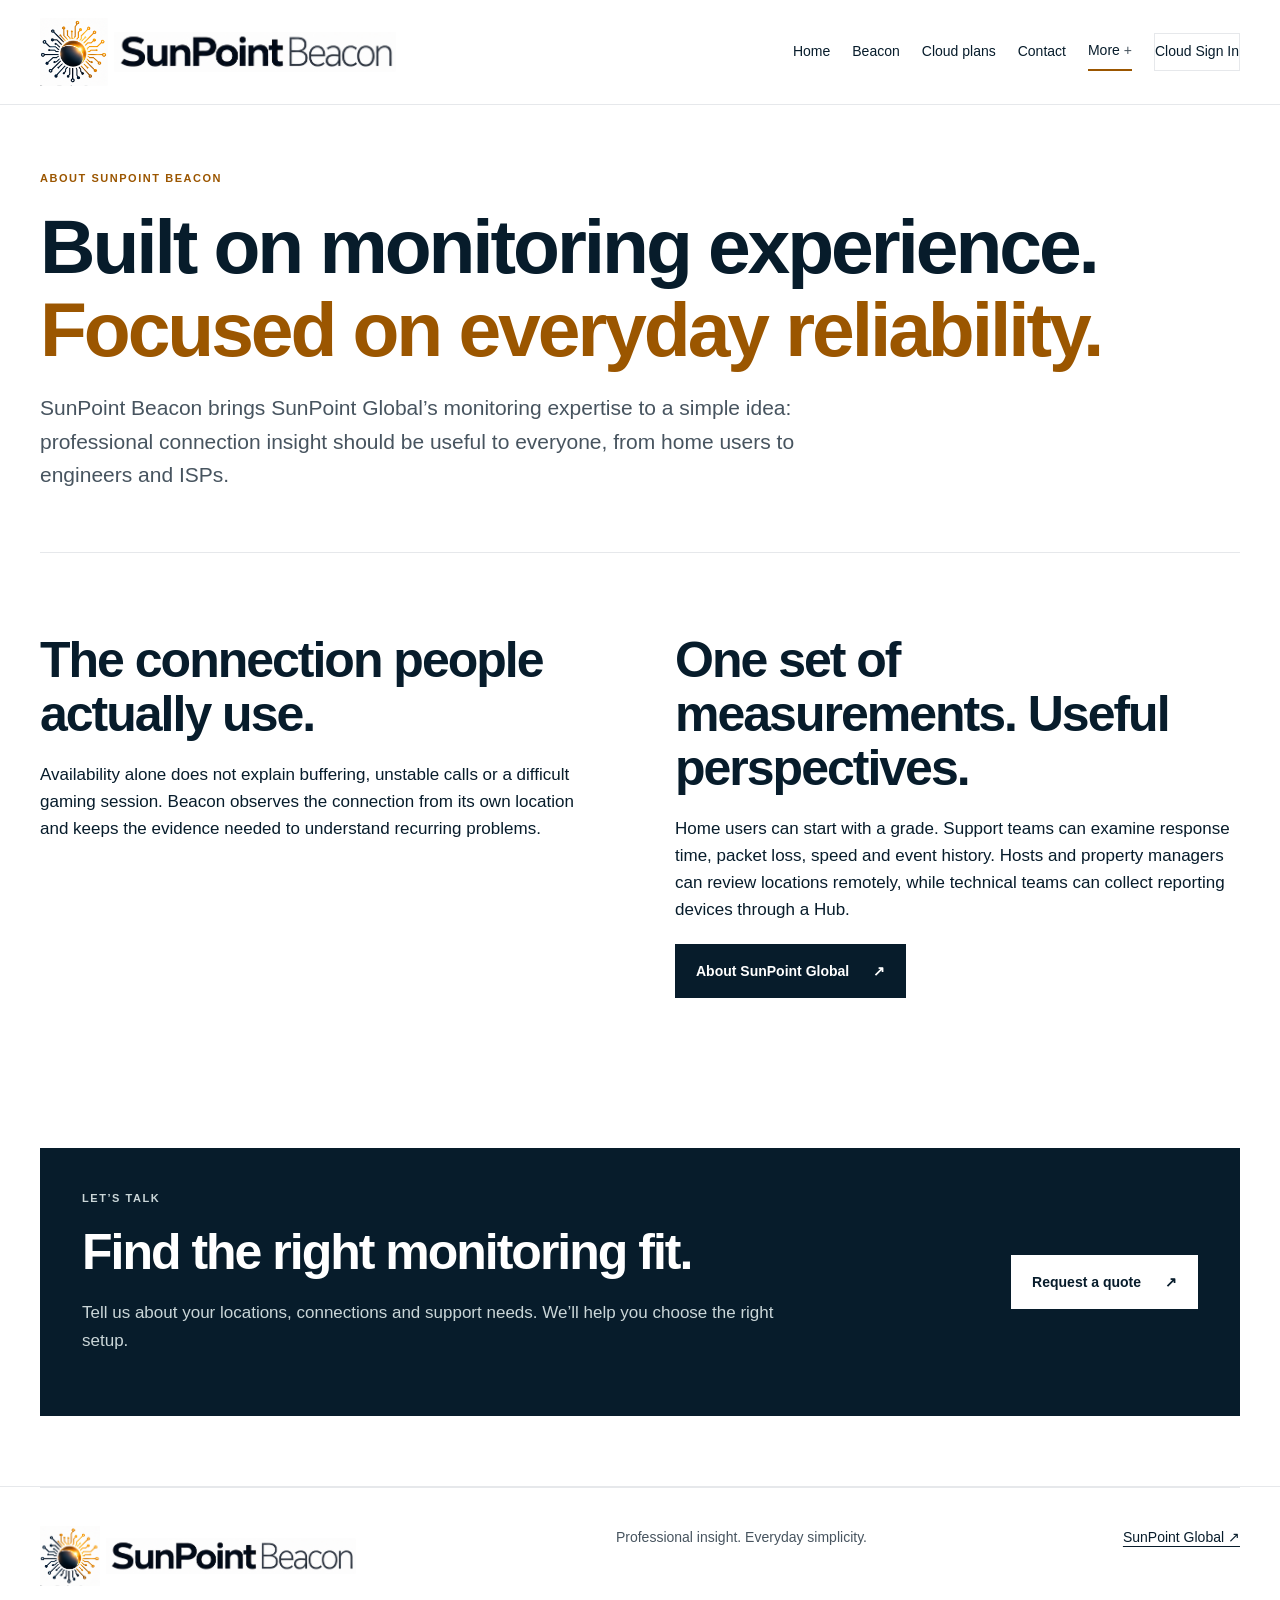
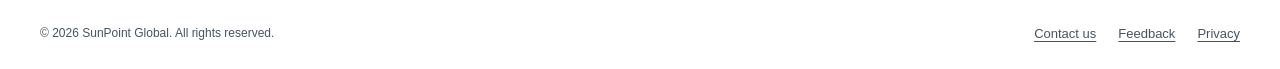
==== commit 51726587: "Clarify professional testing and multi-location visibility" ====
--- a/about.html
+++ b/about.html
@@ -1 +1 @@
-<!doctype html><html lang="en"><head><meta charset="utf-8"><meta name="viewport" content="width=device-width,initial-scale=1"><title>About SunPoint Beacon | SunPoint Global</title><meta name="description" content="Practical connection monitoring from SunPoint Global, built on enterprise monitoring and observability experience."><link rel="canonical" href="https://sunpointbeacon.com/about.html"><meta property="og:type" content="website"><meta property="og:title" content="About SunPoint Beacon | SunPoint Global"><meta property="og:description" content="Practical connection monitoring from SunPoint Global, built on enterprise monitoring and observability experience."><meta property="og:url" content="https://sunpointbeacon.com/about.html"><meta name="theme-color" content="#102f3b"><link rel="icon" href="favicon.svg?v=20261029-eclipse" type="image/svg+xml"><link rel="stylesheet" href="styles.css?v=20261024-sales"><link rel="stylesheet" href="brand.css?v=20261030-navigation1"><script src="site.js?v=20261030-navigation1" defer></script><script src="analytics-config.js"></script><script src="analytics.js" defer></script></head><body><a class="skip" href="#main">Skip to content</a><header><div class="wrap head"><a class="brand" href="/" aria-label="SunPoint Beacon home" title="SunPoint Beacon home"><svg class="eclipse-lockup" viewBox="0 0 640 120" role="img" aria-label="SunPoint Beacon"><svg x="0" y="0" width="120" height="120" viewBox="140 60 980 920"><image href="assets/eclipse-logo.png" width="1254" height="1254"/></svg><svg x="132" y="25" width="500" height="70" viewBox="70 995 1150 155"><image href="assets/eclipse-logo.png" width="1254" height="1254"/></svg></svg></a><nav class="site-navigation" aria-label="Main navigation"><a href="/">Home</a><a href="product.html">Beacon</a><a href="pricing.html">Cloud plans</a><a href="contact.html">Contact</a><details class="site-more" data-current="true"><summary>More</summary><div class="site-more-links"><a href="https://sunpointglobal.net/consulting.html">Consulting</a><a href="use-cases.html">Use cases</a><a href="about.html" aria-current="page">About</a><a href="https://cloud.sunpointbeacon.com/demo">Live demo</a><a href="feedback.html">Feedback</a></div></details><a href="https://cloud.sunpointbeacon.com/login" class="cloud-signin">Cloud Sign In</a></nav></div></header><main id="main"><section class="wrap page-intro"><p class="eyebrow">About SunPoint Beacon</p><h1>Built on monitoring experience.<br><em>Focused on everyday reliability.</em></h1><p class="lead">SunPoint Beacon is a product of SunPoint Global, combining practical network monitoring with clear, useful explanations.</p></section><section class="section wrap split"><div><h2>The connection people actually use.</h2><p>Availability alone does not explain buffering, unstable calls or a difficult gaming session. Beacon observes the connection from its own location and keeps the evidence needed to understand recurring problems.</p></div><div><h2>One set of measurements. Useful perspectives.</h2><p>Home users can start with a grade. Support teams can examine response time, packet loss, speed and event history. Hosts and property managers can review locations remotely, while technical teams can collect reporting devices through a Hub.</p><a class="button" href="https://sunpointglobal.net/about.html">About SunPoint Global <span aria-hidden="true">↗</span></a></div></section><section class="wrap callout"><div><p class="eyebrow">Let’s talk</p><h2>Find the right monitoring fit.</h2><p>Tell us about your locations, connections and support needs. We’ll help you choose the right setup.</p></div><a class="button" href="contact.html">Request a quote <span aria-hidden="true">↗</span></a></section></main><footer><div class="wrap footer "><a class="brand" href="/" aria-label="SunPoint Beacon home" title="SunPoint Beacon home"><svg class="eclipse-lockup" viewBox="0 0 640 120" role="img" aria-label="SunPoint Beacon"><svg x="0" y="0" width="120" height="120" viewBox="140 60 980 920"><image href="assets/eclipse-logo.png" width="1254" height="1254"/></svg><svg x="132" y="25" width="500" height="70" viewBox="70 995 1150 155"><image href="assets/eclipse-logo.png" width="1254" height="1254"/></svg></svg></a><p>Monitoring expertise. Clearer connection insight.</p><a href="https://sunpointglobal.net/">SunPoint Global ↗</a></div><div class="wrap footer-bottom"><span>© <span data-year>2026</span> SunPoint Global. All rights reserved.</span><nav class="footer-links" aria-label="Footer navigation"><a href="contact.html">Contact us</a><a href="feedback.html">Feedback</a><a href="privacy.html">Privacy</a></nav></div></footer></body></html>
+<!doctype html><html lang="en"><head><meta charset="utf-8"><meta name="viewport" content="width=device-width,initial-scale=1"><title>About SunPoint Beacon | SunPoint Global</title><meta name="description" content="Practical connection monitoring from SunPoint Global, built on enterprise monitoring and observability experience."><link rel="canonical" href="https://sunpointbeacon.com/about.html"><meta property="og:type" content="website"><meta property="og:title" content="About SunPoint Beacon | SunPoint Global"><meta property="og:description" content="Practical connection monitoring from SunPoint Global, built on enterprise monitoring and observability experience."><meta property="og:url" content="https://sunpointbeacon.com/about.html"><meta name="theme-color" content="#102f3b"><link rel="icon" href="favicon.svg?v=20261029-eclipse" type="image/svg+xml"><link rel="stylesheet" href="styles.css?v=20261024-sales"><link rel="stylesheet" href="brand.css?v=20261030-navigation3"><script src="site.js?v=20261030-navigation3" defer></script><script src="analytics-config.js"></script><script src="analytics.js" defer></script></head><body><a class="skip" href="#main">Skip to content</a><header><div class="wrap head"><a class="brand" href="/" aria-label="SunPoint Beacon home" title="SunPoint Beacon home"><svg class="eclipse-lockup" viewBox="0 0 640 120" role="img" aria-label="SunPoint Beacon"><svg x="0" y="0" width="120" height="120" viewBox="140 60 980 920"><image href="assets/eclipse-logo.png" width="1254" height="1254"/></svg><svg x="132" y="25" width="500" height="70" viewBox="70 995 1150 155"><image href="assets/eclipse-logo.png" width="1254" height="1254"/></svg></svg></a><nav class="site-navigation" aria-label="Main navigation"><a href="/">Home</a><a href="product.html">Beacon</a><a href="pricing.html">Cloud plans</a><a href="contact.html">Contact</a><details class="site-more" data-current="true"><summary>More</summary><div class="site-more-links"><a href="https://sunpointglobal.net/consulting.html">Consulting</a><a href="use-cases.html">Use cases</a><a href="about.html" aria-current="page">About</a><a href="https://cloud.sunpointbeacon.com/demo">Live demo</a><a href="feedback.html">Feedback</a></div></details><a href="https://cloud.sunpointbeacon.com/login" class="cloud-signin">Cloud Sign In</a></nav></div></header><main id="main"><section class="wrap page-intro"><p class="eyebrow">About SunPoint Beacon</p><h1>Built on monitoring experience.<br><em>Focused on everyday reliability.</em></h1><p class="lead">SunPoint Beacon brings SunPoint Global’s monitoring expertise to a simple idea: professional connection insight should be useful to everyone, from home users to engineers and ISPs.</p></section><section class="section wrap split"><div><h2>The connection people actually use.</h2><p>Availability alone does not explain buffering, unstable calls or a difficult gaming session. Beacon observes the connection from its own location and keeps the evidence needed to understand recurring problems.</p></div><div><h2>One set of measurements. Useful perspectives.</h2><p>Home users can start with a grade. Support teams can examine response time, packet loss, speed and event history. Hosts and property managers can review locations remotely, while technical teams can collect reporting devices through a Hub.</p><a class="button" href="https://sunpointglobal.net/about.html">About SunPoint Global <span aria-hidden="true">↗</span></a></div></section><section class="wrap callout"><div><p class="eyebrow">Let’s talk</p><h2>Find the right monitoring fit.</h2><p>Tell us about your locations, connections and support needs. We’ll help you choose the right setup.</p></div><a class="button" href="contact.html">Request a quote <span aria-hidden="true">↗</span></a></section></main><footer><div class="wrap footer "><a class="brand" href="/" aria-label="SunPoint Beacon home" title="SunPoint Beacon home"><svg class="eclipse-lockup" viewBox="0 0 640 120" role="img" aria-label="SunPoint Beacon"><svg x="0" y="0" width="120" height="120" viewBox="140 60 980 920"><image href="assets/eclipse-logo.png" width="1254" height="1254"/></svg><svg x="132" y="25" width="500" height="70" viewBox="70 995 1150 155"><image href="assets/eclipse-logo.png" width="1254" height="1254"/></svg></svg></a><p>Professional insight. Everyday simplicity.</p><a href="https://sunpointglobal.net/">SunPoint Global ↗</a></div><div class="wrap footer-bottom"><span>© <span data-year>2026</span> SunPoint Global. All rights reserved.</span><nav class="footer-links" aria-label="Footer navigation"><a href="contact.html">Contact us</a><a href="feedback.html">Feedback</a><a href="privacy.html">Privacy</a></nav></div></footer></body></html>
--- a/brand.css
+++ b/brand.css
@@ -32,3 +32,8 @@
 /* Stable navigation shared by every public page. */
 .site-navigation{display:flex;align-items:center;gap:10px 22px;flex-wrap:wrap}.site-navigation>a,.site-navigation summary{font:400 14px/1.4 Arial,sans-serif;color:var(--ink);text-decoration:none;white-space:nowrap}.site-navigation>a{padding:8px 0}.site-navigation a[aria-current=page],.site-more[data-current=true]>summary{border-bottom:2px solid var(--accent,#9b5600)}.site-more{position:relative;z-index:30}.site-more>summary{list-style:none;cursor:pointer;padding:8px 0}.site-more>summary::-webkit-details-marker{display:none}.site-more>summary::after{content:" +";color:var(--muted)}.site-more[open]>summary::after{content:" -"}.site-more-links{position:absolute;right:0;top:calc(100% + 8px);display:grid;min-width:210px;padding:8px;background:#fff;border:1px solid var(--line);border-radius:8px;box-shadow:0 12px 32px #071c2b1a}.site-more-links>a{display:block;padding:11px 14px!important;font:400 14px/1.4 Arial,sans-serif;white-space:nowrap;color:var(--ink);text-decoration:none}.site-more-links>a:hover{background:var(--soft);color:var(--accent)}.site-more summary:focus-visible{outline:2px solid var(--accent);outline-offset:5px}.home-masthead-content .site-navigation{justify-content:flex-end}
 @media(max-width:720px){header .site-navigation,.home-masthead-content .site-navigation{display:grid;grid-template-columns:repeat(3,minmax(0,1fr));width:100%;gap:8px 10px}.site-navigation>a,.home-masthead-content .site-navigation>a,.site-navigation .site-more>summary{display:flex;align-items:center;justify-content:center;text-align:center;min-height:36px;padding:6px!important;font-size:12px}.site-navigation .site-more-links>a{display:block;text-align:left;min-height:40px;font-size:14px}.site-navigation .cloud-signin{font-size:11px!important}.site-more-links{min-width:190px}.site-more{align-self:stretch}.site-navigation .site-more>summary{height:100%}}
+
+/* Identical home-page typography and content grid on both brands. */
+.home-intro h1{font-weight:500;letter-spacing:-.045em;line-height:1.12}body:has(.home-masthead) .wrap{width:min(1240px,calc(100% - 80px))}@media(max-width:1000px){body:has(.home-masthead) .wrap{width:calc(100% - 48px)}}@media(max-width:720px){body:has(.home-masthead) .wrap{width:calc(100% - 36px)}}
+
+@media(max-width:720px){.clean-bundle-home .home-masthead-content nav.site-navigation{display:grid;grid-template-columns:repeat(3,minmax(0,1fr))}}
